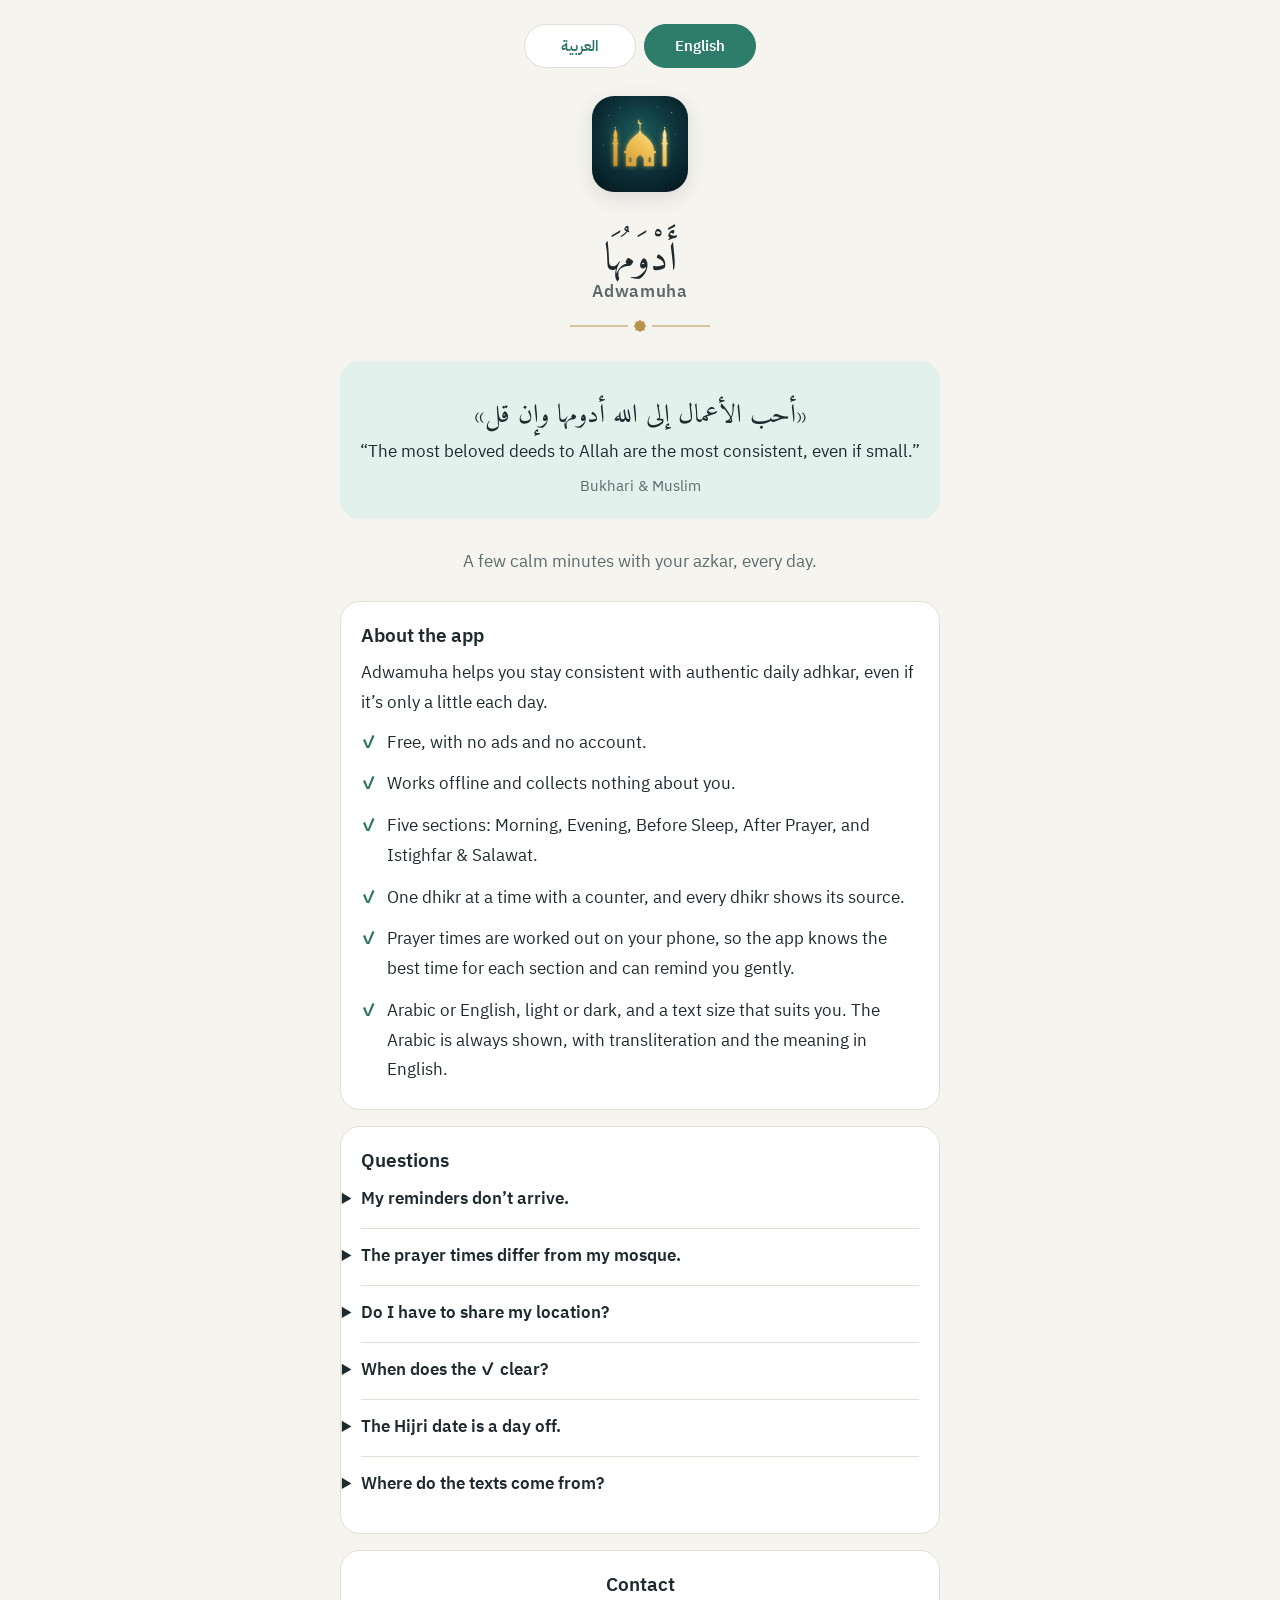
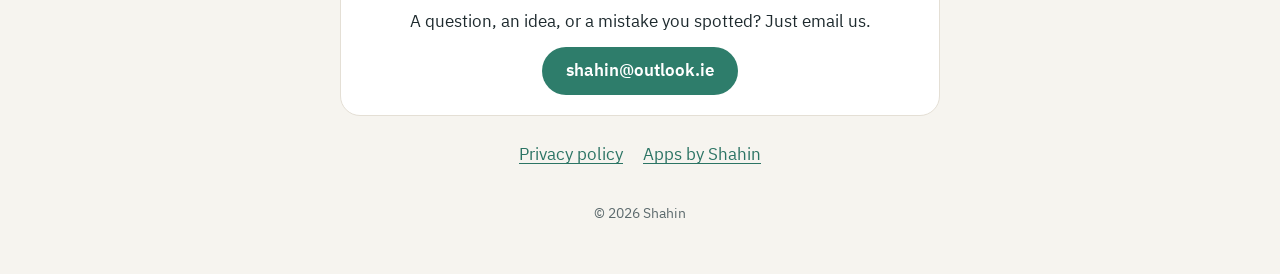
==== adwamuha/index.html @ 7285d350 "Privacy and support pages for Adwamuha" ====
<!doctype html>
<html lang="ar" dir="rtl" data-title-ar="دعم أَدْوَمُهَا" data-title-en="Adwamuha Support">
<head>
  <meta charset="utf-8">
  <meta name="viewport" content="width=device-width, initial-scale=1">
  <title>Adwamuha Support</title>
  <meta name="description" content="Adwamuha (أَدْوَمُهَا) is a free daily azkar app with no ads that works offline. Help, common questions and contact.">
  <link rel="icon" href="../assets/favicon.png">
  <link rel="apple-touch-icon" href="../assets/apple-touch-icon.png">
  <link rel="stylesheet" href="../assets/style.css">
  <script src="../assets/lang.js"></script>
</head>
<body>
<main>
  <div class="lang-switch" role="group" aria-label="Language / اللغة">
    <button type="button" data-set-lang="ar" lang="ar">العربية</button>
    <button type="button" data-set-lang="en" lang="en">English</button>
  </div>

  <header class="app-head">
    <img class="app-icon" src="icon.png" width="96" height="96" alt="">
    <h1 class="app-name"><span lang="ar">أَدْوَمُهَا</span><span class="latin" lang="en">Adwamuha</span></h1>
    <svg class="ornament" width="140" height="14" viewBox="0 0 140 14" aria-hidden="true">
      <path d="M0 7h58M82 7h58" stroke="currentColor" stroke-width="1"/>
      <g transform="translate(70 7)" fill="currentColor">
        <rect x="-4.5" y="-4.5" width="9" height="9"/>
        <rect x="-4.5" y="-4.5" width="9" height="9" transform="rotate(45)"/>
      </g>
    </svg>
  </header>

  <figure class="hadith">
    <q lang="ar" dir="rtl">أحب الأعمال إلى الله أدومها وإن قل</q>
    <span class="meaning only-en" lang="en" dir="ltr">“The most beloved deeds to Allah are the most consistent, even if small.”</span>
    <cite class="only-ar" lang="ar" dir="rtl">رواه البخاري ومسلم</cite>
    <cite class="only-en" lang="en" dir="ltr">Bukhari &amp; Muslim</cite>
  </figure>

  <!-- Arabic -->
  <div class="only-ar" lang="ar" dir="rtl">
    <p class="tagline">دقائق هادئة مع أذكارك كل يوم.</p>

    <section class="card">
      <h2>عن التطبيق</h2>
      <p>يعينك أَدْوَمُهَا على المداومة على الأذكار اليومية الصحيحة، ولو كانت قليلة.</p>
      <ul class="facts">
        <li>مجاني، بلا إعلانات ولا حساب.</li>
        <li>يعمل دون إنترنت، ولا يجمع عنك أي شيء.</li>
        <li>خمسة أقسام: أذكار الصباح، وأذكار المساء، وأذكار النوم، وأذكار بعد الصلاة، والاستغفار والصلاة على النبي ﷺ.</li>
        <li>ذكر واحد في كل مرة مع عدّاد، ولكل ذكر مصدره.</li>
        <li>يحسب مواقيت الصلاة على هاتفك ليعرف أفضل وقت لكل قسم، ويذكّرك بلطف.</li>
        <li>بالعربية أو الإنجليزية، فاتح أو داكن، وبحجم الخط الذي يناسبك.</li>
      </ul>
    </section>

    <section class="card">
      <h2>أسئلة شائعة</h2>
      <details>
        <summary>لا تصلني التذكيرات.</summary>
        <p>تأكد أن الإشعارات مسموحة للتطبيق في إعدادات هاتفك. وعلى أندرويد أوقف «تحسين البطارية» للتطبيق أيضًا، لأن بعض الهواتف توقف التذكيرات لتوفير الطاقة.</p>
        <p>يجهّز التطبيق تذكيرات الأيام السبعة القادمة كلما فتحته، فافتحه مرة في الأسبوع على الأقل.</p>
      </details>
      <details>
        <summary>المواقيت تختلف عن مسجدي.</summary>
        <p>افتح <strong>الإعدادات</strong> ثم <strong>مواقيت الصلاة</strong>، واختر طريقة الحساب التي يعتمدها مسجدك. ويمكنك أيضًا اختيار وقت العصر (الجمهور أو الحنفي).</p>
      </details>
      <details>
        <summary>هل يلزم أن أشارك موقعي؟</summary>
        <p>لا، هو اختياري. يستخدم التطبيق موقعك التقريبي على هاتفك فقط لحساب مواقيت الصلاة، ولا يخرج من هاتفك أبدًا. وبدونه يستخدم أوقاتًا ثابتة.</p>
      </details>
      <details>
        <summary>متى تختفي علامة ✓؟</summary>
        <p>عند منتصف الليل بتوقيت هاتفك. أما أذكار النوم فتختفي علامتها عند الفجر، فإن قرأتها بعد منتصف الليل حُسبت لليلتك.</p>
        <p>ويزيد عدد الأيام المتتالية في كل يوم تُتمّ فيه أذكار الصباح والمساء معًا.</p>
      </details>
      <details>
        <summary>التاريخ الهجري مختلف بيوم.</summary>
        <p>افتح <strong>الإعدادات</strong> ثم <strong>التاريخ الهجري</strong>، وزِد يومًا أو أنقصه بحسب رؤية الهلال في بلدك.</p>
      </details>
      <details>
        <summary>من أين النصوص؟</summary>
        <p>من القرآن الكريم والسنة الصحيحة. اضغط أيقونة المعلومات بجانب أي عنوان لترى مصدره. وإن لاحظت خطأً فأخبرنا من فضلك.</p>
      </details>
    </section>

    <section class="card center">
      <h2>تواصل معنا</h2>
      <p>سؤال أو فكرة أو خطأ لاحظته؟ راسلنا.</p>
      <p><a class="button" href="mailto:shahin@outlook.ie?subject=Adwamuha">shahin@outlook.ie</a></p>
    </section>

    <nav class="links">
      <a href="privacy/" data-keep-lang>سياسة الخصوصية</a>
      <a href="../" data-keep-lang>تطبيقات Shahin</a>
    </nav>
  </div>

  <!-- English -->
  <div class="only-en" lang="en" dir="ltr">
    <p class="tagline">A few calm minutes with your azkar, every day.</p>

    <section class="card">
      <h2>About the app</h2>
      <p>Adwamuha helps you stay consistent with authentic daily adhkar, even if it’s only a little each day.</p>
      <ul class="facts">
        <li>Free, with no ads and no account.</li>
        <li>Works offline and collects nothing about you.</li>
        <li>Five sections: Morning, Evening, Before Sleep, After Prayer, and Istighfar &amp; Salawat.</li>
        <li>One dhikr at a time with a counter, and every dhikr shows its source.</li>
        <li>Prayer times are worked out on your phone, so the app knows the best time for each section and can remind you gently.</li>
        <li>Arabic or English, light or dark, and a text size that suits you. The Arabic is always shown, with transliteration and the meaning in English.</li>
      </ul>
    </section>

    <section class="card">
      <h2>Questions</h2>
      <details>
        <summary>My reminders don’t arrive.</summary>
        <p>Check that notifications are allowed for the app in your phone’s settings. On Android, also turn off battery optimization for the app, because some phones stop reminders to save power.</p>
        <p>The app sets up the next 7 days of reminders each time you open it, so open it at least once a week.</p>
      </details>
      <details>
        <summary>The prayer times differ from my mosque.</summary>
        <p>Go to <strong>Settings</strong>, then <strong>Prayer times</strong>, and pick the calculation method your mosque uses. You can also choose the Asr time (Standard or Hanafi).</p>
      </details>
      <details>
        <summary>Do I have to share my location?</summary>
        <p>No, it’s optional. The app only uses your approximate location, on your phone, to work out prayer times. It never leaves your phone. Without it, the app uses fixed times instead.</p>
      </details>
      <details>
        <summary>When does the ✓ clear?</summary>
        <p>At midnight, by your phone’s clock. Before Sleep clears at Fajr instead, so if you read it after midnight it still counts for that night.</p>
        <p>Your days in a row go up on each day you finish both Morning and Evening.</p>
      </details>
      <details>
        <summary>The Hijri date is a day off.</summary>
        <p>Go to <strong>Settings</strong>, then <strong>Hijri date</strong>, and add or take away a day to match the moon sighting where you live.</p>
      </details>
      <details>
        <summary>Where do the texts come from?</summary>
        <p>From the Quran and the authentic Sunnah. Tap the info icon next to any title to see its source. If you spot a mistake, please let us know.</p>
      </details>
    </section>

    <section class="card center">
      <h2>Contact</h2>
      <p>A question, an idea, or a mistake you spotted? Just email us.</p>
      <p><a class="button" href="mailto:shahin@outlook.ie?subject=Adwamuha">shahin@outlook.ie</a></p>
    </section>

    <nav class="links">
      <a href="privacy/" data-keep-lang>Privacy policy</a>
      <a href="../" data-keep-lang>Apps by Shahin</a>
    </nav>
  </div>

  <footer>© 2026 Shahin</footer>
</main>
</body>
</html>
---- assets/style.css ----
/* Shahin app pages. Same calm look as the apps: warm paper, soft green, a touch of gold.
   No external requests: fonts are served from this site (OFL licences next to them). */

@font-face {
  font-family: 'IBM Plex Sans Arabic';
  src: url('fonts/IBMPlexSansArabic_400Regular.ttf') format('truetype');
  font-weight: 400;
  font-display: swap;
}
@font-face {
  font-family: 'IBM Plex Sans Arabic';
  src: url('fonts/IBMPlexSansArabic_600SemiBold.ttf') format('truetype');
  font-weight: 600;
  font-display: swap;
}
@font-face {
  font-family: 'Amiri Quran';
  src: url('fonts/AmiriQuran_400Regular.ttf') format('truetype');
  font-display: swap;
}

:root {
  color-scheme: light dark;
  --bg: #f6f4ef;
  --surface: #ffffff;
  --surface-alt: #efebe3;
  --text: #1e2a2e;
  --text-2: #5c6a6d;
  --accent: #2e7d6b;
  --accent-text: #2b7464;
  --on-accent: #ffffff;
  --accent-soft: #e3f1ec;
  --gold: #b8924a;
  --border: #e4dfd5;
}
@media (prefers-color-scheme: dark) {
  :root {
    --bg: #0f1517;
    --surface: #172024;
    --surface-alt: #1e292e;
    --text: #e9edec;
    --text-2: #9dabaa;
    --accent: #62bba5;
    --accent-text: #62bba5;
    --on-accent: #0f1517;
    --accent-soft: #1d3631;
    --gold: #d4b26e;
    --border: #263236;
  }
}

* { box-sizing: border-box; }

html { -webkit-text-size-adjust: 100%; }

body {
  margin: 0;
  background: var(--bg);
  color: var(--text);
  font-family: 'IBM Plex Sans Arabic', system-ui, -apple-system, 'Segoe UI', Roboto, sans-serif;
  font-size: 17px;
  line-height: 1.75;
}

main {
  max-width: 640px;
  margin: 0 auto;
  padding: 24px 20px 48px;
}

a { color: var(--accent-text); text-underline-offset: 3px; }
a:focus-visible, button:focus-visible { outline: 2px solid var(--accent); outline-offset: 3px; }

/* Language switch. Shown only when JavaScript can switch; without it both languages show. */
.lang-switch {
  display: none;
  gap: 8px;
  justify-content: center;
  margin-bottom: 28px;
}
html[data-lang] .lang-switch { display: flex; }
.lang-switch button {
  font: inherit;
  font-size: 15px;
  font-weight: 600;
  min-height: 44px;
  min-width: 112px;
  padding: 0 20px;
  border-radius: 999px;
  border: 1px solid var(--border);
  background: var(--surface);
  color: var(--accent-text);
  cursor: pointer;
}
.lang-switch button[aria-pressed='true'] {
  background: var(--accent);
  border-color: var(--accent);
  color: var(--on-accent);
}

html[data-lang='ar'] .only-en,
html[data-lang='en'] .only-ar { display: none; }

/* Header: icon, name, ornament (line · star · line) */
.app-head { text-align: center; margin-bottom: 28px; }
.app-icon {
  width: 96px;
  height: 96px;
  border-radius: 22px;
  box-shadow: 0 6px 20px rgba(30, 42, 46, 0.12);
}
.app-name {
  font-family: 'Amiri Quran', 'IBM Plex Sans Arabic', serif;
  font-weight: 400;
  font-size: 40px;
  line-height: 1.6;
  margin: 12px 0 0;
}
.app-name .latin {
  display: block;
  font-family: 'IBM Plex Sans Arabic', system-ui, sans-serif;
  font-size: 17px;
  font-weight: 600;
  color: var(--text-2);
  letter-spacing: 0.04em;
}
.ornament { display: block; margin: 14px auto 0; color: var(--gold); }

.tagline { text-align: center; color: var(--text-2); margin: 0 0 24px; }

/* Hadith card */
.hadith {
  text-align: center;
  background: var(--accent-soft);
  border-radius: 20px;
  padding: 20px;
  margin: 0 0 28px;
}
.hadith q {
  display: block;
  font-family: 'Amiri Quran', 'IBM Plex Sans Arabic', serif;
  font-size: 26px;
  line-height: 2;
  quotes: '«' '»';
}
.hadith .meaning { display: block; margin-top: 4px; }
.hadith cite { display: block; font-style: normal; font-size: 15px; color: var(--text-2); margin-top: 6px; }

/* Cards and sections */
.card {
  background: var(--surface);
  border: 1px solid var(--border);
  border-radius: 20px;
  padding: 20px;
  margin: 0 0 16px;
}
.card.summary { border-color: var(--accent); }
h1 { font-size: 26px; line-height: 1.5; margin: 0 0 4px; text-align: center; }
h2 { font-size: 19px; line-height: 1.5; margin: 0 0 8px; }
.card p, .card ul { margin: 0 0 10px; }
.card > :last-child { margin-bottom: 0; }
.card ul { padding-inline-start: 22px; }
.card li { margin-bottom: 4px; }
.muted { color: var(--text-2); font-size: 15px; }
.center { text-align: center; }

.facts {
  list-style: none;
  padding: 0 !important;
  margin: 0;
  display: grid;
  gap: 8px;
}
.facts li {
  display: flex;
  gap: 10px;
  align-items: baseline;
}
.facts li::before {
  content: '✓';
  color: var(--accent-text);
  font-weight: 600;
  flex: none;
}

/* FAQ */
details {
  border-top: 1px solid var(--border);
  padding: 12px 0;
}
details:first-of-type { border-top: 0; padding-top: 0; }
summary {
  font-weight: 600;
  cursor: pointer;
  min-height: 32px;
  list-style-position: outside;
}
details p { margin: 8px 0 0; }

/* Buttons and footer */
.button {
  display: inline-flex;
  align-items: center;
  justify-content: center;
  min-height: 48px;
  padding: 0 24px;
  border-radius: 999px;
  background: var(--accent);
  color: var(--on-accent);
  font-weight: 600;
  text-decoration: none;
}
.links { display: flex; flex-wrap: wrap; gap: 8px 20px; justify-content: center; margin: 24px 0 0; }
footer { text-align: center; color: var(--text-2); font-size: 14px; margin-top: 32px; }

/* App list on the home page */
.app-link {
  display: flex;
  align-items: center;
  gap: 16px;
  color: inherit;
  text-decoration: none;
}
.app-link img { width: 64px; height: 64px; border-radius: 15px; flex: none; }
.app-link strong { display: block; font-size: 19px; }
.app-link span { color: var(--text-2); font-size: 15px; }
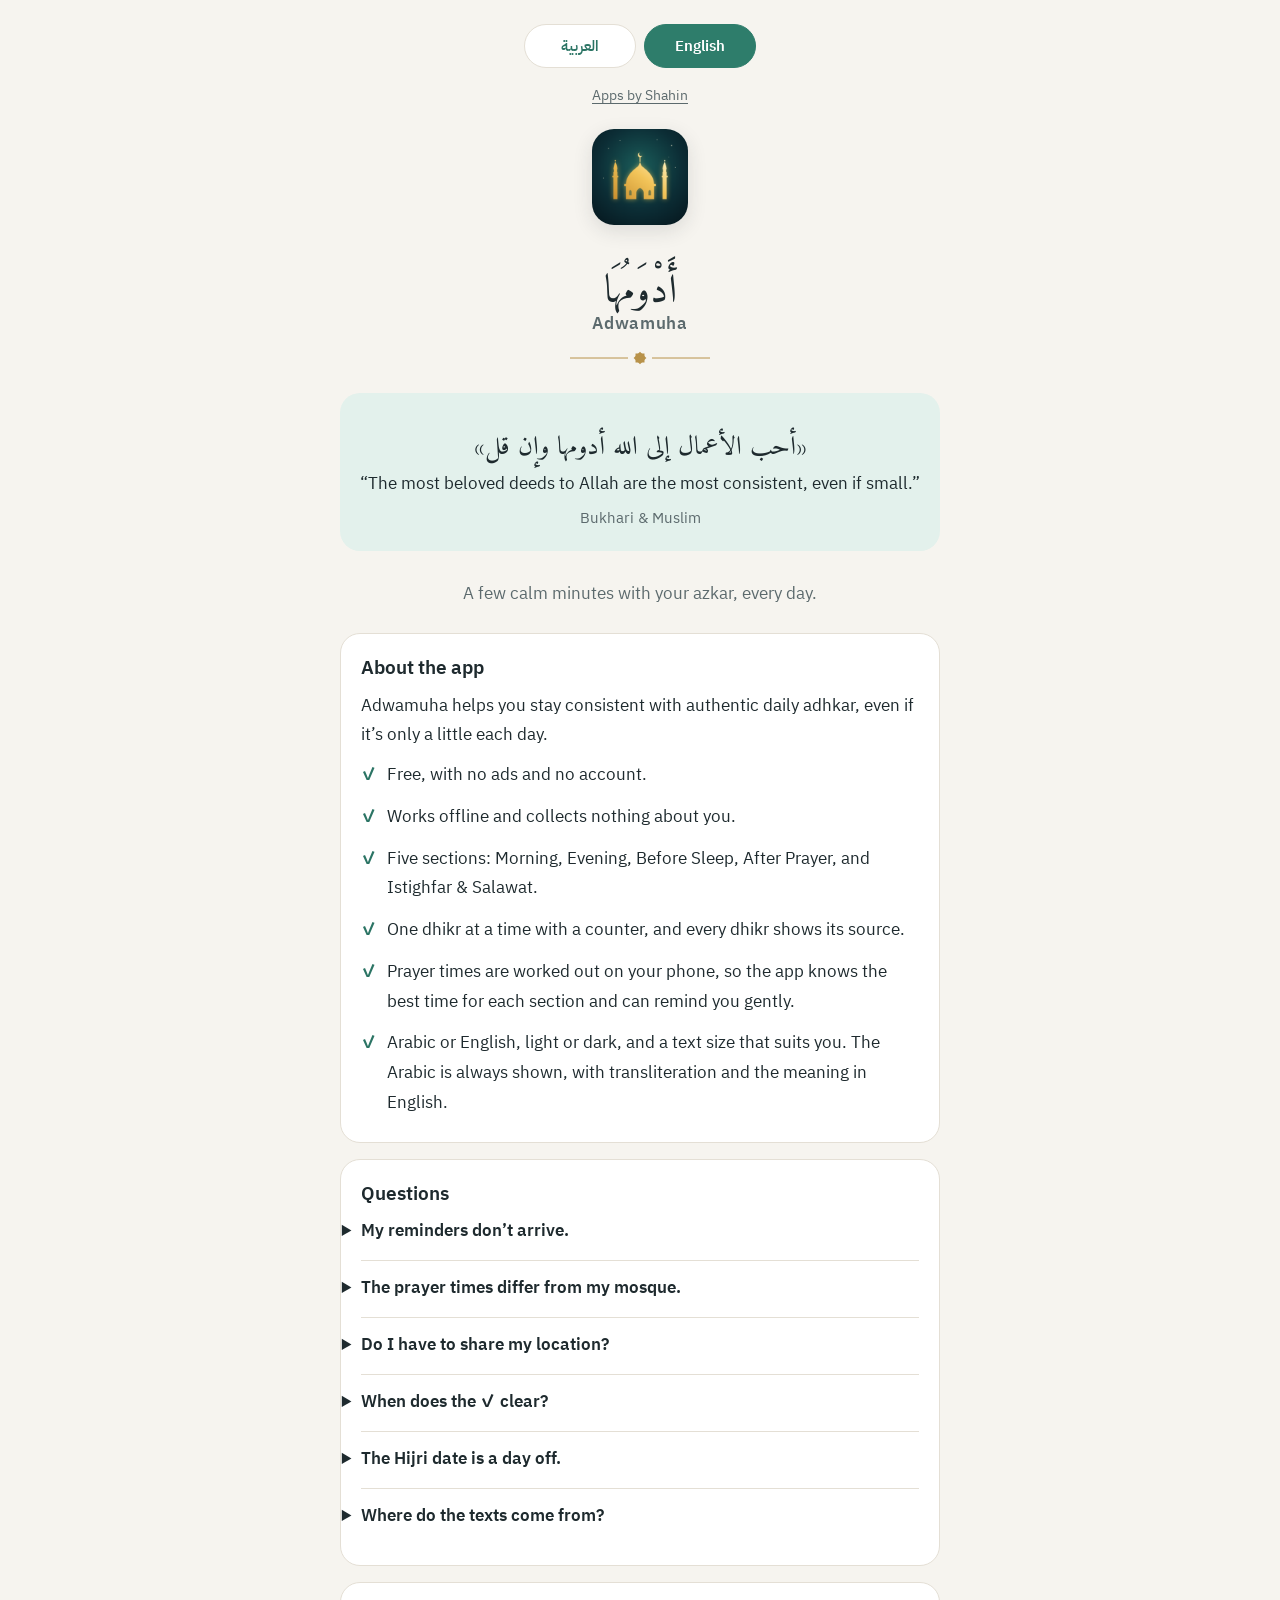
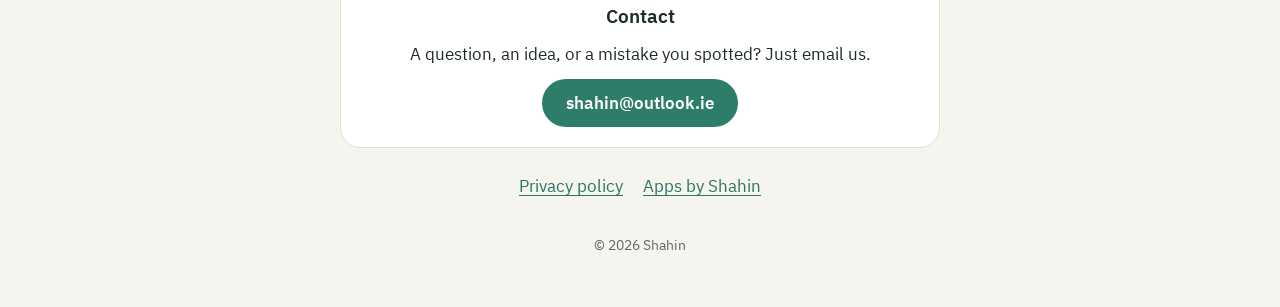
==== commit d902c858: "Privacy and support pages for Adwamuha" ====
--- a/adwamuha/index.html
+++ b/adwamuha/index.html
@@ -16,6 +16,10 @@
     <button type="button" data-set-lang="ar" lang="ar">العربية</button>
     <button type="button" data-set-lang="en" lang="en">English</button>
   </div>
+
+  <nav class="crumb" aria-label="Breadcrumb">
+    <a href="../" data-keep-lang><span class="only-ar" lang="ar">تطبيقات Shahin</span><span class="only-en" lang="en">Apps by Shahin</span></a>
+  </nav>
 
   <header class="app-head">
     <img class="app-icon" src="icon.png" width="96" height="96" alt="">
--- a/assets/style.css
+++ b/assets/style.css
@@ -213,14 +213,57 @@
 .links { display: flex; flex-wrap: wrap; gap: 8px 20px; justify-content: center; margin: 24px 0 0; }
 footer { text-align: center; color: var(--text-2); font-size: 14px; margin-top: 32px; }
 
-/* App list on the home page */
-.app-link {
+/* "Apps by Shahin" link at the top of each app page, so every page leads back to the list of apps. */
+.crumb {
+  display: flex;
+  justify-content: center;
+  gap: 8px;
+  font-size: 14px;
+  color: var(--text-2);
+  margin: -12px 0 20px;
+}
+.crumb a { color: var(--text-2); }
+
+.apps-title { text-align: center; font-size: 17px; color: var(--text-2); font-weight: 600; margin: 8px 0 14px; }
+
+/* App cards on the home page: one app per row. */
+.apps {
+  display: grid;
+  gap: 16px;
+}
+.app-card {
   display: flex;
   align-items: center;
   gap: 16px;
+  padding: 18px;
+  background: var(--surface);
+  border: 1px solid var(--border);
+  border-radius: 20px;
   color: inherit;
   text-decoration: none;
-}
-.app-link img { width: 64px; height: 64px; border-radius: 15px; flex: none; }
-.app-link strong { display: block; font-size: 19px; }
-.app-link span { color: var(--text-2); font-size: 15px; }
+  transition: transform 0.2s ease, box-shadow 0.2s ease, border-color 0.2s ease;
+}
+a.app-card:hover {
+  transform: translateY(-2px);
+  border-color: var(--accent);
+  box-shadow: 0 10px 24px rgba(30, 42, 46, 0.1);
+}
+@media (prefers-reduced-motion: reduce) {
+  .app-card, a.app-card:hover { transition: none; transform: none; }
+}
+.app-card img { width: 64px; height: 64px; border-radius: 15px; flex: none; }
+.app-card strong { display: block; font-size: 19px; line-height: 1.5; }
+.app-card span { display: block; color: var(--text-2); font-size: 15px; line-height: 1.6; }
+.app-card.soon { background: transparent; border: 1.5px dashed var(--border); }
+.soon-icon {
+  flex: none;
+  width: 64px;
+  height: 64px;
+  border-radius: 15px;
+  border: 1.5px dashed var(--border);
+  display: flex !important;
+  align-items: center;
+  justify-content: center;
+  font-size: 30px !important;
+  color: var(--gold) !important;
+}
